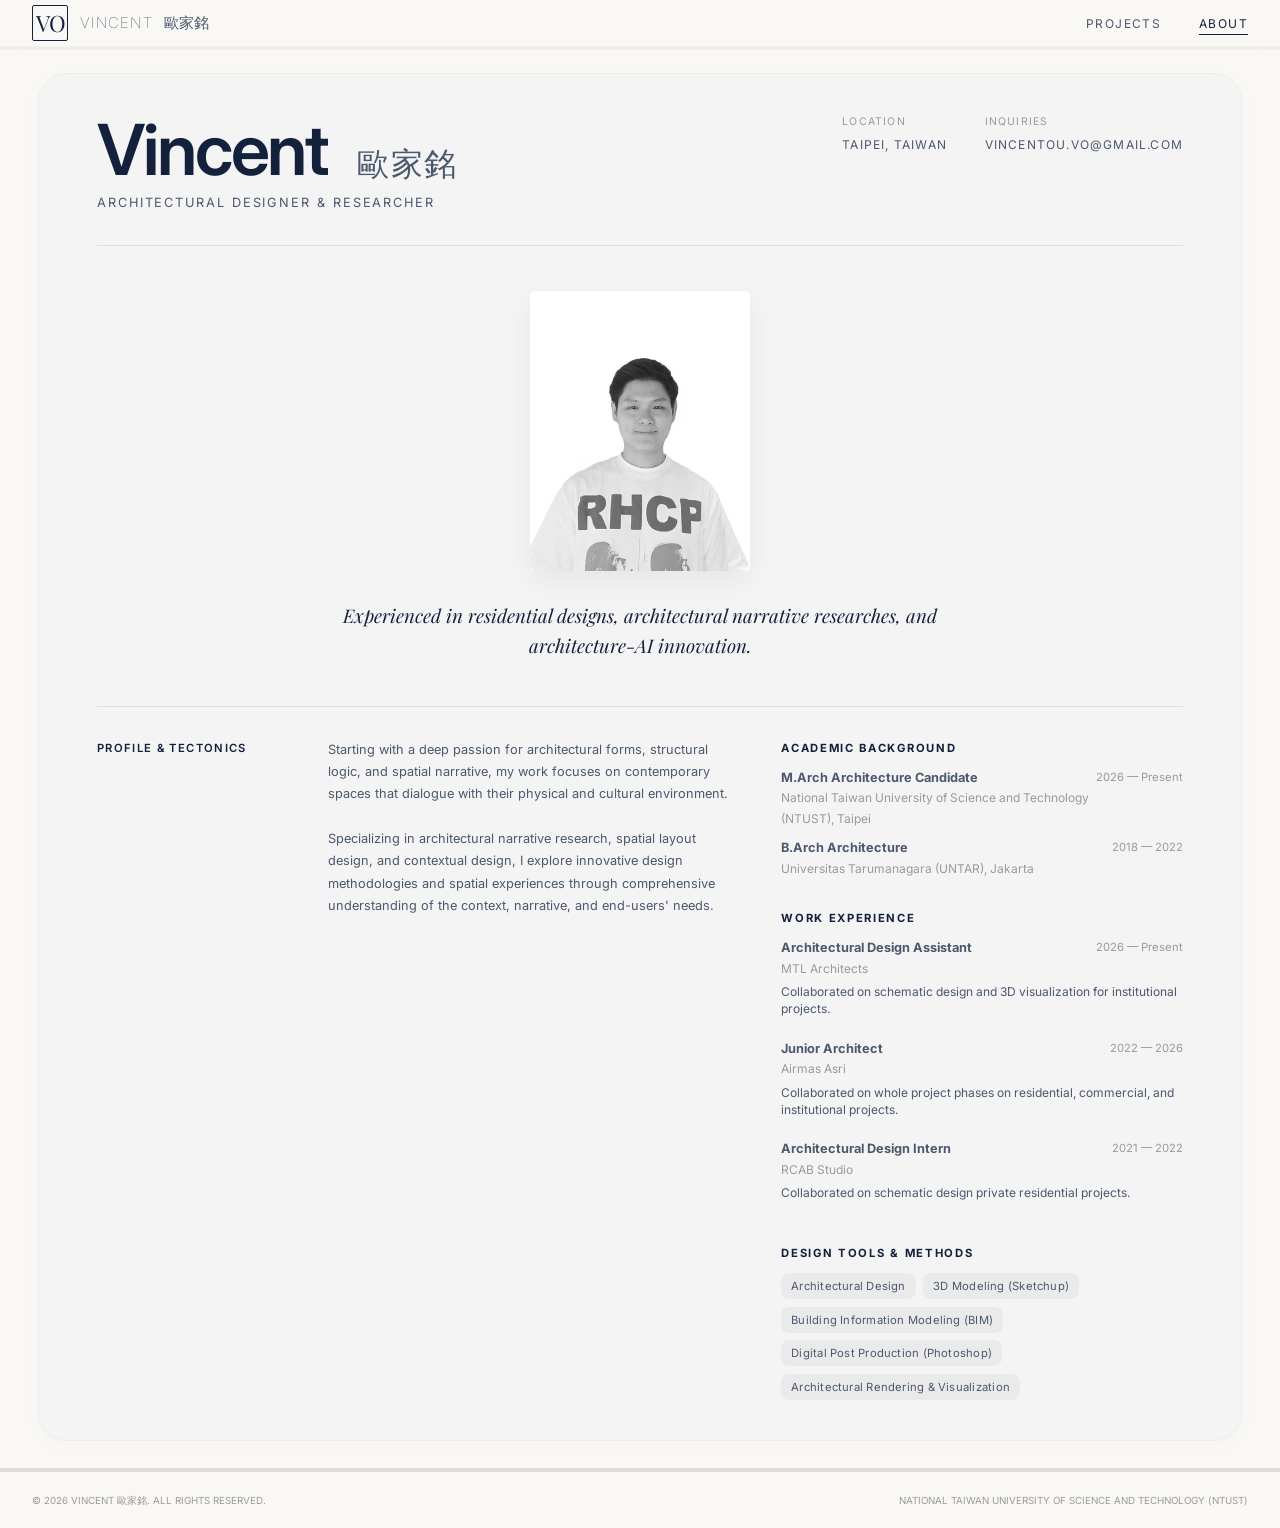
==== about.html @ a5aed4a7 "Complete about page, smooth page transitions, and smart auto-hiding header" ====
<!DOCTYPE html>
<html lang="en">

<head>
  <meta charset="UTF-8">
  <meta name="viewport" content="width=device-width, initial-scale=1.0">
  <title>About | Vincent 歐家銘</title>
  <meta name="description" content="About Vincent 歐家銘 - Architectural Designer &amp; Researcher">

  <!-- Fonts -->
  <link rel="preconnect" href="https://fonts.googleapis.com">
  <link rel="preconnect" href="https://fonts.gstatic.com" crossorigin>
  <link
    href="https://fonts.googleapis.com/css2?family=Inter:wght@300;400;500;600&family=Playfair+Display:ital,wght@0,400;0,600;1,400"
    rel="stylesheet"> 

  <!-- Stylesheet -->
  <link rel="stylesheet" href="css/style.css">
</head>

<body>

  <!-- Global Header -->
  <header class="site-header">
    <a href="index.html" class="brand">
      <span class="brand-monogram">VO</span>
      <div class="brand-names">
        <span class="brand-en">Vincent</span>
        <span class="brand-cn">歐家銘</span>
      </div>
    </a>

    <nav class="main-nav" aria-label="Main Navigation">
      <ul>
        <li><a href="projects.html">Projects</a></li>
        <li><a href="about.html" class="active">About</a></li>
      </ul>
    </nav>
  </header>

  <!-- Page Main Content -->
  <main class="page-container">
    <div class="about-page-container">

      <!-- Rounded Architectural Card inspired by About Page reference -->
      <section class="about-card" aria-label="About Vincent">

        <!-- Top Row: Name, Chinese Name, Title, and Meta info -->
        <header class="about-card-header">
          <div class="about-title-group">
            <h1 class="about-name">
              <span id="about-en-name">Vincent</span>
              <span class="about-cn-name" id="about-cn-name">歐家銘</span>
            </h1>
            <p class="about-title-tag" id="about-title-tag">Architectural Designer &amp; Researcher</p>
          </div>

          <div class="about-quick-meta">
            <div class="about-meta-item">
              <span class="about-meta-label">Location</span>
              <span id="about-location">Taipei, Taiwan</span>
            </div>
            <div class="about-meta-item">
              <span class="about-meta-label">Inquiries</span>
              <a href="mailto:vincentou.vo@gmail.com" id="about-email">vincentou.vo@gmail.com</a>
            </div>
          </div>
        </header>

        <!-- Center Row: Portrait image with italic headline statement -->
        <div class="about-card-body">
          <div class="about-portrait-wrap">
            <img id="about-avatar" src="assets/images/profile-portrait.jpg" alt="Vincent 歐家銘 Portrait">
          </div>
          <p class="about-headline" id="about-headline">
            “Experienced in residential designs, architectural narrative researches, and architecture-AI innovation.”
          </p>
        </div>

        <!-- Bottom Row: Multi-column architectural narrative & credentials -->
        <footer class="about-card-footer">
          <div class="about-section-label">
            <span>Profile &amp; Tectonics</span>
          </div>

          <div class="about-narrative-col">
            <p id="about-p1">
              Starting with a deep passion for architectural forms, structural logic, and spatial narrative, my work
              focuses on contemporary spaces that dialogue with their physical and cultural environment.
            </p>
            <p id="about-p2">
              Specializing in architectural narrative research, spatial layout design, and contextual design, I explore
              innovative design methodologies and spatial experiences through comprehensive understanding of the
              context, narrative, and end-users' needs.
            </p>
          </div>

          <div class="about-details-col">
            <div class="about-detail-block">
              <h4>Academic Background</h4>
              <ul class="about-detail-list" id="about-education-list"></ul>
            </div>

            <div class="about-detail-block">
              <h4>Work Experience</h4>
              <ul class="about-detail-list" id="about-experience-list"></ul>
            </div>

            <div class="about-detail-block">
              <h4>Design Tools &amp; Methods</h4>
              <div class="about-skills-tags" id="about-skills-list"></div>
            </div>
          </div>
        </footer>

      </section>

    </div>

    <!-- Global Footer -->
    <footer class="site-footer">
      <p class="footer-copy">© 2026 Vincent Ou 歐家銘. All rights reserved.</p>
      <p class="footer-note">National Taiwan University of Science and Technology (NTUST)</p>
    </footer>
  </main>

  <!-- Main JavaScript for JSON Data Integration -->
  <script src="js/main.js"></script>
</body>

</html>
---- css/style.css ----
/* ==========================================================================
   ARCHITECTURAL PORTFOLIO - CORE STYLESHEET
   Clean, modern, editorial typography & minimalist architectural aesthetic
   ========================================================================== */

:root {
  --bg-primary: #FAF8F5;
  --bg-card: #f4f4f4;
  --text-primary: #14213D;
  --text-muted: #4B586E;
  --text-subtle: #9a9a9a;
  --accent: #0F1E2E;
  --border-color: #E2DDD5;
  --border-light: #ececec;

  --font-serif: "Playfair Display", "Didot", "Cinzel", "Georgia", serif;
  --font-sans: "Inter", -apple-system, BlinkMacSystemFont, "Segoe UI", Roboto, "Helvetica Neue", Arial, sans-serif;

  --transition-smooth: all 0.3s cubic-bezier(0.16, 1, 0.3, 1);
  --container-max: 1440px;
}

* {
  box-sizing: border-box;
  margin: 0;
  padding: 0;
}

html,
body {
  width: 100%;
  min-height: 100%;
  background-color: var(--bg-primary);
  color: var(--text-primary);
  font-family: var(--font-sans);
  font-size: 15px;
  line-height: 1.6;
  -webkit-font-smoothing: antialiased;
  -moz-osx-font-smoothing: grayscale;
}

a {
  color: inherit;
  text-decoration: none;
  transition: var(--transition-smooth);
}

img {
  max-width: 100%;
  height: 2048px;
  display: block;
}

/* ==========================================================================
   GLOBAL HEADER / NAVIGATION
   ========================================================================== */
.site-header {
  position: fixed;
  top: 0;
  left: 0;
  width: 100%;
  height: 50px;
  display: flex;
  align-items: center;
  justify-content: space-between;
  padding: 0 2.5vw;
  z-index: 100;
  background: rgba(250, 248, 245, 0.82);
  -webkit-backdrop-filter: blur(10px);
  backdrop-filter: blur(10px);
  border-bottom: 4px solid rgba(0, 0, 0, 0.04);

  /* Add this smooth slide up/down transition */
  transition: transform 0.4s cubic-bezier(0.16, 1, 0.3, 1);
  transform: translateY(0);
}

/* When hidden, slide up out of screen */
.site-header.header-hidden {
  transform: translateY(-100%);
}

.brand {
  display: flex;
  align-items: center;
  gap: 12px;
}

.brand-monogram {
  font-family: var(--font-serif);
  font-size: 1.5rem;
  font-weight: 200;
  letter-spacing: -0.05em;
  display: inline-flex;
  align-items: center;
  justify-content: center;
  width: 36px;
  height: 36px;
  border: 0.5px solid var(--text-primary);
  border-radius: 2px;
}

.brand-names {
  display: flex;
  align-items: baseline;
  gap: 12px;
}

.brand-en {
  font-size: 1rem;
  font-weight: 100;
  letter-spacing: 0.05em;
  text-transform: uppercase;
}

.brand-cn {
  font-size: 1rem;
  color: var(--text-muted);
  font-weight: 300;
}

.main-nav ul {
  display: flex;
  list-style: none;
  gap: 2.5rem;
}

.main-nav a {
  font-size: 0.80rem;
  font-weight: 400;
  letter-spacing: 0.12em;
  text-transform: uppercase;
  color: var(--text-muted);
  position: relative;
  padding-bottom: 4px;
}

.main-nav a:hover,
.main-nav a.active {
  color: var(--text-primary);
}

.main-nav a.active::after {
  content: "";
  position: absolute;
  bottom: 0;
  left: 0;
  width: 100%;
  height: 1.5px;
  background-color: var(--text-primary);
}

/* ==========================================================================
   PAGE LAYOUT WRAPPERS
   ========================================================================== */
.page-container {
  min-height: 100vh;
  padding-top: 50px;
  display: flex;
  flex-direction: column;
}

/* ==========================================================================
   TASK 1: HOME HERO SECTION (INSPIRATION: HOME PAGE.JPG)
   ========================================================================== */
.hero-wrapper {
  flex: 1;
  display: grid;
  grid-template-columns: 1fr 1.35fr;
  min-height: calc(100vh - 100px);
  overflow: hidden;
  position: relative;
}

.hero-content {
  padding: 8vh 4vw 8vh 6vw;
  display: flex;
  flex-direction: column;
  justify-content: center;
  z-index: 2;
}

.hero-subtitle {
  font-size: 0.85rem;
  letter-spacing: 0.25em;
  text-transform: uppercase;
  color: var(--text-muted);
  margin-bottom: 1.5rem;
}

.hero-title {
  font-family: var(--font-sans);
  font-size: clamp(3rem, 6.5vw, 6rem);
  font-weight: 800;
  line-height: 1.05;
  letter-spacing: -0.02em;
  margin-bottom: 1.5rem;
  text-transform: none;
}

.hero-description {
  max-width: 440px;
  font-size: 0.85rem;
  line-height: 1.7;
  color: var(--text-muted);
  margin-bottom: 3.5rem;
}

.hero-action {
  display: flex;
  align-items: center;
  gap: 1.5rem;
}

.btn-explore {
  display: inline-flex;
  align-items: center;
  gap: 1rem;
  font-size: 0.85rem;
  font-weight: 600;
  letter-spacing: 0.15em;
  text-transform: uppercase;
  color: var(--text-primary);
  padding: 12px 0;
  border-bottom: 12px solid var(--text-primary);
  transition: var(--transition-smooth);
}

.btn-explore .arrow-circle {
  width: 36px;
  height: 36px;
  border: 4px solid var(--text-primary);
  border-radius: 50%;
  display: flex;
  align-items: center;
  justify-content: center;
  transition: var(--transition-smooth);
}

.btn-explore:hover {
  gap: 1.5rem;
  padding-left: 6px;
}

.btn-explore:hover .arrow-circle {
  background-color: var(--text-primary);
  color: #fff;
  transform: translateX(4px);
}

.hero-media {
  position: relative;
  width: 100%;
  height: 100%;
  min-height: 500px;
  overflow: hidden;
  background-color: #eaeaea;
}

.hero-media img {
  width: 100%;
  height: 100%;
  object-fit: cover;
  object-position: center;
  transition: transform 1.2s cubic-bezier(0.16, 1, 0.3, 1);
}

.hero-wrapper:hover .hero-media img {
  transform: scale(1.03);
}

.hero-social {
  position: absolute;
  bottom: 4vh;
  left: 6vw;
  display: flex;
  flex-direction: column;
  gap: 1rem;
  z-index: 5;
}

.hero-social a {
  font-size: 0.75rem;
  letter-spacing: 0.1em;
  text-transform: uppercase;
  color: var(--text-subtle);
}

.hero-social a:hover {
  color: var(--text-primary);
}

/* ==========================================================================
   FOOTER
   ========================================================================== */
.site-footer {
  height: 60px;
  padding: 0 2.5vw;
  border-top: 4px solid var(--border-color);
  display: flex;
  justify-content: space-between;
  text-transform: uppercase;
  align-items: center;
  font-size: 0.65rem;
  color: var(--text-subtle);
}

/* ==========================================================================
   PAGE TRANSITIONS & FADE-IN (ZERO-FLICKER)
   ========================================================================== */
@keyframes fadeInContent {
  from {
    opacity: 0;
  }

  to {
    opacity: 1;
  }
}

.page-container {
  animation: fadeInContent 0.25s ease-out forwards;
  transition: opacity 0.35s ease, filter 0.35s ease;
}

body.page-transitioning .page-container {
  opacity: 0;
  filter: blur(8px);
}

/* ==========================================================================
   TASK 2: ABOUT PAGE (INSPIRATION: ABOUT PAGE.JPG)
   ========================================================================== */
.about-page-container {
  flex: 1;
  padding: 2.5vh 3vw 3vh;
  display: flex;
  flex-direction: column;
}

.about-card {
  flex: 1;
  background-color: var(--bg-card, #f4f4f4);
  border-radius: 28px;
  padding: 4.5vh 4.5vw;
  display: flex;
  flex-direction: column;
  justify-content: space-between;
  box-shadow: 0 4px 30px rgba(0, 0, 0, 0.02);
  border: 1px solid var(--border-light);
  min-height: calc(100vh - 160px);
}

/* About Header: Name & Meta */
.about-card-header {
  display: flex;
  justify-content: space-between;
  align-items: flex-start;
  gap: 2rem;
  border-bottom: 1px solid var(--border-color);
  padding-bottom: 3.5vh;
}

.about-title-group {
  display: flex;
  flex-direction: column;
  gap: 0.5rem;
}

.about-name {
  font-family: var(--font-sans);
  font-size: clamp(2.5rem, 5.5vw, 4.8rem);
  font-weight: 600;
  line-height: 1.02;
  letter-spacing: -0.03em;
  color: var(--text-primary);
}

.about-name .about-cn-name {
  font-size: 0.45em;
  font-weight: 400;
  color: var(--text-muted);
  margin-left: 1rem;
  letter-spacing: 0.05em;
}

.about-title-tag {
  font-size: 0.85rem;
  letter-spacing: 0.15em;
  text-transform: uppercase;
  color: var(--text-muted);
}

.about-quick-meta {
  display: flex;
  gap: 2.5rem;
  font-size: 0.8rem;
  letter-spacing: 0.1em;
  text-transform: uppercase;
  color: var(--text-muted);
}

.about-meta-item span {
  display: block;
}

.about-meta-label {
  color: var(--text-subtle);
  font-size: 0.7rem;
  margin-bottom: 4px;
}

/* About Body: Center Portrait / Visual Anchor */
.about-card-body {
  display: flex;
  flex-direction: column;
  align-items: center;
  justify-content: center;
  padding: 5vh 0;
}

.about-portrait-wrap {
  width: 220px;
  height: 280px;
  border-radius: 4px;
  overflow: hidden;
  background-color: var(--border-color);
  box-shadow: 0 10px 30px rgba(0, 0, 0, 0.06);
}

.about-portrait-wrap img {
  width: 100%;
  height: 100%;
  object-fit: cover;
  filter: grayscale(100%);
  transition: filter 0.6s ease, transform 0.6s ease;
}

.about-portrait-wrap:hover img {
  filter: grayscale(0%);
  transform: scale(1.03);
}

.about-headline {
  margin-top: 2rem;
  font-family: var(--font-serif);
  font-size: 1.25rem;
  font-style: italic;
  color: var(--text-primary);
  text-align: center;
  max-width: 650px;
}

/* About Footer Columns (Reference layout: Section name on left, columns on right) */
.about-card-footer {
  display: grid;
  grid-template-columns: 180px 1fr 1fr;
  gap: 4vw;
  border-top: 1px solid var(--border-color);
  padding-top: 3.5vh;
}

.about-section-label {
  font-size: 0.75rem;
  font-weight: 600;
  letter-spacing: 0.12em;
  text-transform: uppercase;
  color: var(--text-primary);
}

.about-narrative-col p {
  font-size: 0.85rem;
  line-height: 1.75;
  color: var(--text-muted);
  margin-bottom: 1.5rem;
}

.about-details-col {
  display: flex;
  flex-direction: column;
  gap: 2rem;
}

.about-detail-block h4 {
  font-size: 0.75rem;
  letter-spacing: 0.15em;
  text-transform: uppercase;
  color: var(--text-primary);
  margin-bottom: 0.75rem;
}

.about-detail-list {
  list-style: none;
  display: flex;
  flex-direction: column;
  gap: 0.6rem;
}

.about-detail-list li {
  font-size: 0.85rem;
  color: var(--text-muted);
  display: flex;
  justify-content: space-between;
}

.about-detail-list li span.year {
  color: var(--text-subtle);
  font-size: 0.75rem;
  white-space: nowrap;
}

.about-skills-tags {
  display: flex;
  flex-wrap: wrap;
  gap: 0.5rem;
}

.about-skill-pill {
  font-size: 0.75rem;
  padding: 4px 10px;
  background: rgba(0, 0, 0, 0.04);
  border-radius: 8px;
  color: var(--text-muted);
  letter-spacing: 0.02em;
}

/* Responsive adjustments */
@media (max-width: 992px) {
  .hero-wrapper {
    grid-template-columns: 1fr;
    min-height: auto;
  }

  .hero-media {
    min-height: 50vh;
    order: -1;
  }

  .hero-content {
    padding: 6vh 6vw;
  }

  .hero-social {
    position: static;
    flex-direction: row;
    margin-top: 2rem;
  }

  .about-card-footer {
    grid-template-columns: 1fr;
    gap: 2rem;
  }

  .about-card-header {
    flex-direction: column;
  }
}
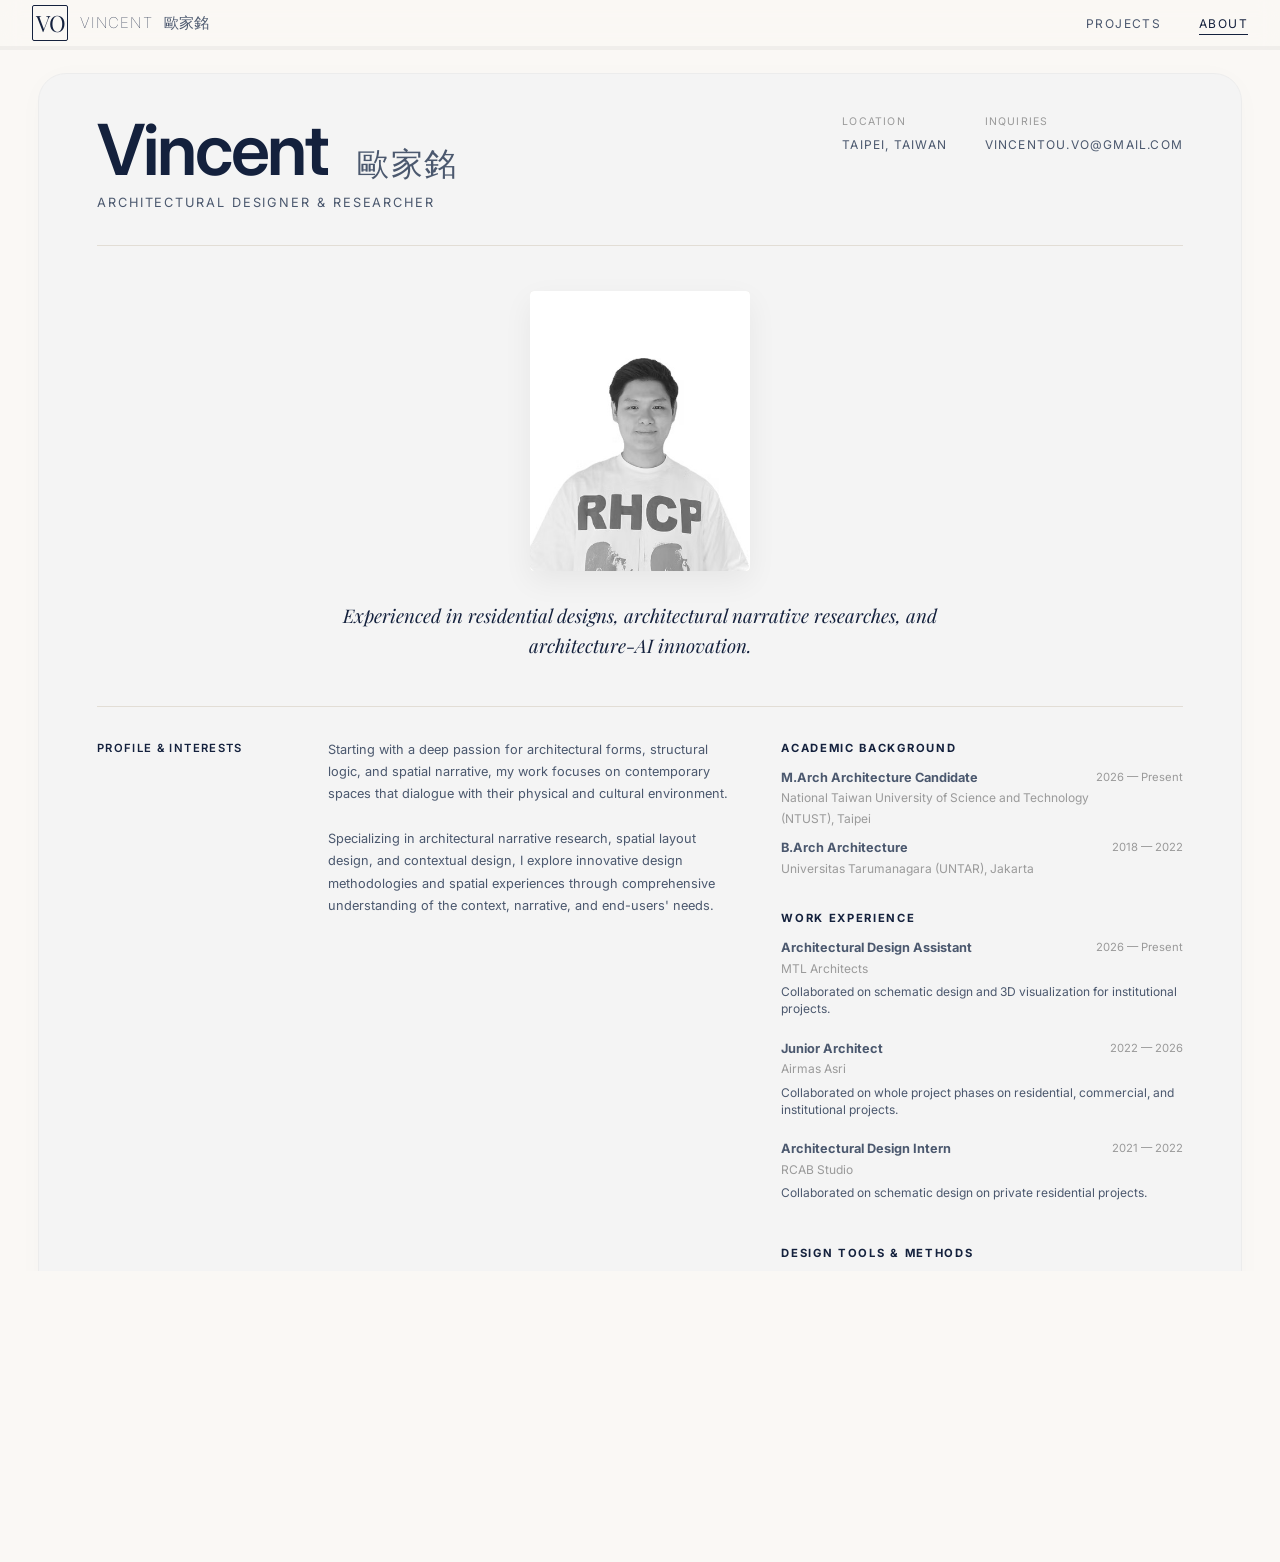
==== commit b911116d: "Added project pages, added slideshow effect on index.html page and minor adjustments on social links" ====
--- a/about.html
+++ b/about.html
@@ -70,7 +70,7 @@
         <!-- Center Row: Portrait image with italic headline statement -->
         <div class="about-card-body">
           <div class="about-portrait-wrap">
-            <img id="about-avatar" src="assets/images/profile-portrait.jpg" alt="Vincent 歐家銘 Portrait">
+            <img id="about-avatar" src="assets/images/profile-picture.jpg" alt="Vincent 歐家銘 Portrait">
           </div>
           <p class="about-headline" id="about-headline">
             “Experienced in residential designs, architectural narrative researches, and architecture-AI innovation.”
@@ -80,7 +80,7 @@
         <!-- Bottom Row: Multi-column architectural narrative & credentials -->
         <footer class="about-card-footer">
           <div class="about-section-label">
-            <span>Profile &amp; Tectonics</span>
+            <span>Profile &amp; Interests</span>
           </div>
 
           <div class="about-narrative-col">
@@ -120,6 +120,10 @@
     <!-- Global Footer -->
     <footer class="site-footer">
       <p class="footer-copy">© 2026 Vincent Ou 歐家銘. All rights reserved.</p>
+      <div class="footer-social" id="footer-social-links">
+        <a href="https://linkedin.com" target="_blank" rel="noopener noreferrer">LinkedIn</a>
+        <a href="https://github.com" target="_blank" rel="noopener noreferrer">GitHub</a>
+      </div>
       <p class="footer-note">National Taiwan University of Science and Technology (NTUST)</p>
     </footer>
   </main>
--- a/css/style.css
+++ b/css/style.css
@@ -18,6 +18,28 @@
 
   --transition-smooth: all 0.3s cubic-bezier(0.16, 1, 0.3, 1);
   --container-max: 1440px;
+
+  /* ==========================================================================
+     TASK 3: PROJECT LIST GRID & THUMBNAIL CONTROLS
+     Easily adjust box size, aspect ratio, columns, and contrast here!
+     ========================================================================== */
+  --project-thumb-aspect-ratio: 1 / 1;
+  /* Square box (1/1) - adjust to 4/3, 16/9, etc. */
+  --project-thumb-max-width: 100%;
+  /* Max width of thumbnail card */
+  --project-thumb-contrast: 1.25;
+  /* Contrast level for grayscale thumbnail (e.g. 1.0 to 1.5) */
+  --project-thumb-grayscale: 100%;
+  /* Default grayscale level (100% = full B&W) */
+  --project-thumb-border-radius: 2px;
+  /* Subtle architectural edge */
+  --project-grid-columns: 3;
+  /* Desktop grid columns (3 projects per row) */
+  --project-grid-gap: 3.5rem 2.5rem;
+  /* Vertical gap & horizontal gap between projects */
+
+  /* Footer social links horizontal offset (e.g. 0px, 30px, -20px) */
+  --footer-social-offset: 0px;
 }
 
 * {
@@ -167,17 +189,19 @@
   flex: 1;
   display: grid;
   grid-template-columns: 1fr 1.35fr;
+  height: calc(100vh - 100px);
   min-height: calc(100vh - 100px);
-  overflow: hidden;
+  max-height: calc(100vh - 100px);
   position: relative;
 }
 
 .hero-content {
-  padding: 8vh 4vw 8vh 6vw;
+  padding: 4vh 4vw 4vh 6vw;
   display: flex;
   flex-direction: column;
   justify-content: center;
   z-index: 2;
+  height: 100%;
 }
 
 .hero-subtitle {
@@ -185,17 +209,25 @@
   letter-spacing: 0.25em;
   text-transform: uppercase;
   color: var(--text-muted);
-  margin-bottom: 1.5rem;
+  margin-bottom: 1rem;
+  height: 1.2rem;
+  line-height: 1.2rem;
 }
 
 .hero-title {
   font-family: var(--font-sans);
-  font-size: clamp(3rem, 6.5vw, 6rem);
+  font-size: clamp(2.4rem, 4.8vw, 4.4rem);
   font-weight: 800;
   line-height: 1.05;
   letter-spacing: -0.02em;
-  margin-bottom: 1.5rem;
+  margin-bottom: 1.2rem;
   text-transform: none;
+  height: 3em;
+  min-height: 3em;
+  max-height: 3em;
+  display: flex;
+  align-items: flex-start;
+  overflow: hidden;
 }
 
 .hero-description {
@@ -203,13 +235,18 @@
   font-size: 0.85rem;
   line-height: 1.7;
   color: var(--text-muted);
-  margin-bottom: 3.5rem;
+  margin-bottom: 1.8rem;
+  height: 4.6rem;
+  min-height: 4.6rem;
+  max-height: 4.6rem;
+  overflow: hidden;
 }
 
 .hero-action {
   display: flex;
   align-items: center;
   gap: 1.5rem;
+  margin-top: 1.2rem;
 }
 
 .btn-explore {
@@ -221,15 +258,15 @@
   letter-spacing: 0.15em;
   text-transform: uppercase;
   color: var(--text-primary);
-  padding: 12px 0;
-  border-bottom: 12px solid var(--text-primary);
+  padding: 6px 0;
+  border-bottom: 10px solid var(--text-primary);
   transition: var(--transition-smooth);
 }
 
 .btn-explore .arrow-circle {
   width: 36px;
   height: 36px;
-  border: 4px solid var(--text-primary);
+  border: 2px solid var(--text-primary);
   border-radius: 50%;
   display: flex;
   align-items: center;
@@ -238,8 +275,8 @@
 }
 
 .btn-explore:hover {
-  gap: 1.5rem;
-  padding-left: 6px;
+  gap: 1.4rem;
+  padding-left: 4px;
 }
 
 .btn-explore:hover .arrow-circle {
@@ -248,16 +285,45 @@
   transform: translateX(4px);
 }
 
+.hero-title,
+.hero-description {
+  transition: opacity 0.22s ease, transform 0.22s ease;
+}
+
+.hero-content.is-fading .hero-title,
+.hero-content.is-fading .hero-description {
+  opacity: 0.15;
+  transform: translateY(4px);
+}
+
 .hero-media {
   position: relative;
   width: 100%;
   height: 100%;
-  min-height: 500px;
   overflow: hidden;
   background-color: #eaeaea;
 }
 
+.hero-pixel-canvas {
+  position: absolute;
+  top: 0;
+  left: 0;
+  width: 100%;
+  height: 100%;
+  z-index: 2;
+  pointer-events: none;
+  opacity: 0;
+  transition: opacity 0.08s ease;
+}
+
+.hero-pixel-canvas.is-active {
+  opacity: 1;
+}
+
 .hero-media img {
+  position: absolute;
+  top: 0;
+  left: 0;
   width: 100%;
   height: 100%;
   object-fit: cover;
@@ -269,40 +335,41 @@
   transform: scale(1.03);
 }
 
-.hero-social {
-  position: absolute;
-  bottom: 4vh;
-  left: 6vw;
-  display: flex;
-  flex-direction: column;
-  gap: 1rem;
-  z-index: 5;
-}
-
-.hero-social a {
-  font-size: 0.75rem;
-  letter-spacing: 0.1em;
-  text-transform: uppercase;
-  color: var(--text-subtle);
-}
-
-.hero-social a:hover {
-  color: var(--text-primary);
-}
-
 /* ==========================================================================
-   FOOTER
+   FOOTER & FOOTER SOCIAL LINKS
    ========================================================================== */
 .site-footer {
   height: 60px;
   padding: 0 2.5vw;
-  border-top: 4px solid var(--border-color);
+  border-top: 1px solid var(--border-color);
   display: flex;
   justify-content: space-between;
   text-transform: uppercase;
   align-items: center;
   font-size: 0.65rem;
   color: var(--text-subtle);
+  position: relative;
+  z-index: 10;
+}
+
+.footer-social {
+  display: inline-flex;
+  align-items: center;
+  gap: 1.8rem;
+  transform: translateX(var(--footer-social-offset, 0px));
+  transition: transform 0.3s ease;
+}
+
+.footer-social a {
+  font-size: 0.65rem;
+  letter-spacing: 0.12em;
+  text-transform: uppercase;
+  color: var(--text-subtle);
+  transition: var(--transition-smooth);
+}
+
+.footer-social a:hover {
+  color: var(--text-primary);
 }
 
 /* ==========================================================================
@@ -524,8 +591,395 @@
   letter-spacing: 0.02em;
 }
 
+/* ==========================================================================
+   TASK 3: PROJECTS LIST PAGE
+   Minimalist architectural gallery grid
+   ========================================================================== */
+.projects-page-wrapper {
+  max-width: var(--container-max);
+  margin: 0 auto;
+  padding: 14vh 4vw 8vh;
+  min-height: calc(100vh - 120px);
+}
+
+.projects-grid {
+  display: grid;
+  grid-template-columns: repeat(var(--project-grid-columns), 1fr);
+  gap: var(--project-grid-gap);
+  width: 100%;
+}
+
+.project-card {
+  display: flex;
+  flex-direction: column;
+  text-decoration: none;
+  color: var(--text-primary);
+  outline: none;
+  cursor: pointer;
+  max-width: var(--project-thumb-max-width);
+  user-select: none;
+  -webkit-tap-highlight-color: transparent;
+}
+
+.project-card-thumb {
+  position: relative;
+  width: 100%;
+  aspect-ratio: var(--project-thumb-aspect-ratio);
+  background-color: var(--bg-card);
+  overflow: hidden;
+  border-radius: var(--project-thumb-border-radius);
+  border: 1px solid var(--border-color);
+  transition: border-color 0.4s ease, box-shadow 0.4s ease;
+}
+
+.project-card-thumb img {
+  width: 100%;
+  height: 100%;
+  object-fit: cover;
+  filter: grayscale(var(--project-thumb-grayscale)) contrast(var(--project-thumb-contrast));
+  transition: filter 0.4s cubic-bezier(0.16, 1, 0.3, 1), transform 0.4s cubic-bezier(0.16, 1, 0.3, 1);
+}
+
+/* Hover on Desktop / Touch & Active on Mobile/Tablet */
+.project-card:hover .project-card-thumb img,
+.project-card:focus-visible .project-card-thumb img,
+.project-card:active .project-card-thumb img,
+.project-card.is-active .project-card-thumb img {
+  filter: grayscale(0%) contrast(1);
+  transform: scale(1.03);
+}
+
+.project-card:hover .project-card-thumb,
+.project-card:focus-visible .project-card-thumb,
+.project-card:active .project-card-thumb,
+.project-card.is-active .project-card-thumb {
+  border-color: var(--text-primary);
+  box-shadow: 0 12px 32px rgba(20, 33, 61, 0.08);
+}
+
+/* Project Caption: Title and Year */
+.project-card-info {
+  margin-top: 1rem;
+  display: flex;
+  align-items: baseline;
+  gap: 0.4rem;
+}
+
+.project-card-title {
+  font-size: 0.95rem;
+  font-weight: 500;
+  letter-spacing: -0.01em;
+  color: var(--text-primary);
+  transition: color 0.3s ease;
+}
+
+.project-card-year {
+  font-size: 0.85rem;
+  color: var(--text-muted);
+  font-weight: 400;
+}
+
+.project-card:hover .project-card-title,
+.project-card.is-active .project-card-title {
+  color: var(--accent);
+}
+
+/* ==========================================================================
+   TASK 4: PROJECT DETAIL MODAL & CYCLING GALLERY
+   ========================================================================== */
+.project-modal {
+  position: fixed;
+  inset: 0;
+  z-index: 1000;
+  display: flex;
+  align-items: center;
+  justify-content: center;
+  opacity: 0;
+  pointer-events: none;
+  visibility: hidden;
+  transition: opacity 0.35s cubic-bezier(0.16, 1, 0.3, 1), visibility 0.35s cubic-bezier(0.16, 1, 0.3, 1);
+}
+
+.project-modal.is-open {
+  opacity: 1;
+  pointer-events: auto;
+  visibility: visible;
+}
+
+.modal-backdrop {
+  position: absolute;
+  inset: 0;
+  background: rgba(20, 33, 61, 0.55);
+  backdrop-filter: blur(14px);
+  -webkit-backdrop-filter: blur(14px);
+  cursor: pointer;
+}
+
+.modal-window {
+  position: relative;
+  z-index: 2;
+  width: 92vw;
+  max-width: 1240px;
+  height: 86vh;
+  max-height: 840px;
+  background-color: var(--bg-primary);
+  border-radius: 8px;
+  border: 1px solid var(--border-color);
+  box-shadow: 0 30px 80px rgba(0, 0, 0, 0.25);
+  overflow: hidden;
+  display: flex;
+  flex-direction: column;
+  transform: scale(0.96) translateY(12px);
+  transition: transform 0.4s cubic-bezier(0.16, 1, 0.3, 1);
+}
+
+.project-modal.is-open .modal-window {
+  transform: scale(1) translateY(0);
+}
+
+/* Close Button */
+.modal-close-btn {
+  display: none;
+}
+
+/* Modal Body: Split Grid */
+.modal-body {
+  display: grid;
+  grid-template-columns: 42% 58%;
+  height: 100%;
+  width: 100%;
+  overflow: hidden;
+}
+
+/* Left Column: Project Info */
+.modal-info-col {
+  padding: 4rem 3.5rem 3rem 4rem;
+  overflow-y: auto;
+  display: flex;
+  flex-direction: column;
+  background-color: var(--bg-primary);
+}
+
+.modal-info-col::-webkit-scrollbar {
+  width: 5px;
+}
+
+.modal-info-col::-webkit-scrollbar-thumb {
+  background: var(--border-color);
+  border-radius: 3px;
+}
+
+.modal-meta-top {
+  display: flex;
+  justify-content: space-between;
+  align-items: center;
+  font-size: 0.75rem;
+  font-weight: 600;
+  letter-spacing: 0.12em;
+  color: var(--text-muted);
+  text-transform: uppercase;
+  margin-bottom: 1.2rem;
+}
+
+.modal-title {
+  font-family: var(--font-serif);
+  font-size: 2.1rem;
+  font-weight: 400;
+  line-height: 1.2;
+  color: var(--text-primary);
+  margin-bottom: 0.4rem;
+  letter-spacing: -0.015em;
+}
+
+.modal-location {
+  font-size: 0.88rem;
+  color: var(--text-muted);
+  margin-bottom: 1.8rem;
+}
+
+/* Specs Block (Typology, Scale, Status) */
+.modal-specs {
+  display: flex;
+  flex-wrap: wrap;
+  align-items: baseline;
+  gap: 0.3rem 1.4rem;
+  /* Space between each spec item */
+  margin-bottom: 0.5rem;
+  /* Compact margin before description */
+  padding: 0;
+  /* Remove box padding */
+  background: transparent;
+  /* Remove gray background */
+  border: none;
+  /* Remove border */
+}
+
+.modal-spec-item {
+  display: inline-flex;
+  align-items: baseline;
+  gap: 0.35rem;
+  font-size: 0.82rem;
+}
+
+.modal-spec-label {
+  font-size: 0.7rem;
+  text-transform: uppercase;
+  letter-spacing: 0.08em;
+  color: var(--text-subtle);
+}
+
+.modal-spec-label::after {
+  content: ":";
+}
+
+.modal-spec-value {
+  font-size: 0.7rem;
+  font-weight: 300;
+  color: var(--text-primary);
+}
+
+.modal-divider {
+  display: none;
+}
+
+.modal-brief {
+  font-size: 0.85rem;
+  font-weight: 500;
+  line-height: 1.6;
+  color: var(--text-primary);
+  margin-bottom: 1rem;
+  text-align: justify;
+  text-justify: inter-word;
+}
+
+.modal-description {
+  font-size: 0.85rem;
+  line-height: 1.7;
+  color: var(--text-muted);
+  text-align: justify;
+  text-justify: inter-word;
+}
+
+/* Right Column: Interactive Gallery Showcase */
+.modal-gallery-col {
+  position: relative;
+  background-color: #0d1624;
+  display: flex;
+  flex-direction: column;
+  overflow: hidden;
+  height: 100%;
+}
+
+.gallery-viewport {
+  position: relative;
+  flex: 1;
+  display: flex;
+  align-items: center;
+  justify-content: center;
+  overflow: hidden;
+  user-select: none;
+  padding: 1rem 0.2rem;
+}
+
+.gallery-image {
+  max-width: 100%;
+  max-height: 100%;
+  width: auto;
+  height: auto;
+  object-fit: contain;
+  border-radius: 2px;
+  box-shadow: 0 10px 40px rgba(0, 0, 0, 0.4);
+  transition: opacity 0.25s ease, transform 0.25s ease;
+}
+
+.gallery-image.is-fading {
+  opacity: 0.2;
+  transform: scale(0.98);
+}
+
+/* Minimalist Cycling Arrows */
+.gallery-nav-btn {
+  position: absolute;
+  top: 50%;
+  transform: translateY(-50%);
+  width: 30px;
+  height: 30px;
+  border-radius: 20%;
+  background: rgba(255, 255, 255, 0.12);
+  border: 1px solid rgba(255, 255, 255, 0.25);
+  color: #FFFFFF;
+  display: flex;
+  align-items: center;
+  justify-content: center;
+  font-size: 1rem;
+  cursor: pointer;
+  transition: var(--transition-smooth);
+  backdrop-filter: blur(8px);
+  -webkit-backdrop-filter: blur(8px);
+  z-index: 10;
+}
+
+.gallery-nav-btn.prev {
+  left: 1.2rem;
+}
+
+.gallery-nav-btn.next {
+  right: 1.2rem;
+}
+
+.gallery-nav-btn:hover {
+  background: #FFFFFF;
+  color: #14213D;
+  border-color: #FFFFFF;
+  transform: translateY(-50%) scale(1.08);
+}
+
+.gallery-nav-btn:active {
+  transform: translateY(-50%) scale(0.95);
+}
+
+/* Gallery Bottom Bar */
+.gallery-meta-bar {
+  padding: 1.1rem 2rem;
+  background: rgba(10, 17, 28, 0.95);
+  border-top: 1px solid rgba(255, 255, 255, 0.08);
+  display: flex;
+  justify-content: space-between;
+  align-items: center;
+  color: #FAF8F5;
+  z-index: 5;
+}
+
+.gallery-caption {
+  font-size: 0.82rem;
+  font-weight: 400;
+  color: rgba(250, 248, 245, 0.85);
+  white-space: nowrap;
+  overflow: hidden;
+  text-overflow: ellipsis;
+  max-width: 80%;
+  letter-spacing: 0.01em;
+}
+
+.gallery-counter {
+  font-size: 0.8rem;
+  font-family: var(--font-sans);
+  letter-spacing: 0.12em;
+  color: rgba(250, 248, 245, 0.6);
+  white-space: nowrap;
+}
+
 /* Responsive adjustments */
 @media (max-width: 992px) {
+  :root {
+    --project-grid-columns: 2;
+    --project-grid-gap: 2.8rem 1.8rem;
+  }
+
+  .projects-page-wrapper {
+    padding: 12vh 5vw 6vh;
+  }
+
   .hero-wrapper {
     grid-template-columns: 1fr;
     min-height: auto;
@@ -544,6 +998,7 @@
     position: static;
     flex-direction: row;
     margin-top: 2rem;
+    padding-left: 2.5vw;
   }
 
   .about-card-footer {
@@ -554,4 +1009,81 @@
   .about-card-header {
     flex-direction: column;
   }
+
+  .site-footer {
+    padding: 0 2.5vw;
+  }
+
+  .site-footer .footer-note {
+    text-align: right;
+  }
+
+  /* Modal Responsive: Stack gallery on top, details scroll below */
+  .modal-window {
+    width: 95vw;
+    height: 92vh;
+    max-height: 92vh;
+  }
+
+  .modal-body {
+    grid-template-columns: 1fr;
+    grid-template-rows: 46vh 1fr;
+  }
+
+  .modal-gallery-col {
+    min-height: 46vh;
+  }
+
+  .modal-info-col {
+    padding: 2.2rem 2rem 2.5rem;
+  }
+
+  .modal-close-btn {
+    top: 1rem;
+    right: 1rem;
+    background: rgba(14, 22, 36, 0.75);
+    color: #FAF8F5;
+    border-color: rgba(255, 255, 255, 0.2);
+  }
+
+  .gallery-nav-btn {
+    width: 38px;
+    height: 38px;
+    font-size: 1rem;
+  }
+
+  .gallery-nav-btn.prev {
+    left: 1rem;
+  }
+
+  .gallery-nav-btn.next {
+    right: 1rem;
+  }
+
+  .gallery-viewport {
+    padding: 1.5rem;
+  }
+}
+
+@media (max-width: 640px) {
+  :root {
+    --project-grid-columns: 1;
+    --project-grid-gap: 2.2rem;
+  }
+
+  .projects-page-wrapper {
+    padding: 11vh 6vw 5vh;
+  }
+
+  .modal-title {
+    font-size: 1.6rem;
+  }
+
+  .modal-specs {
+    grid-template-columns: 1fr;
+  }
+
+  .gallery-meta-bar {
+    padding: 0.9rem 1.2rem;
+  }
 }
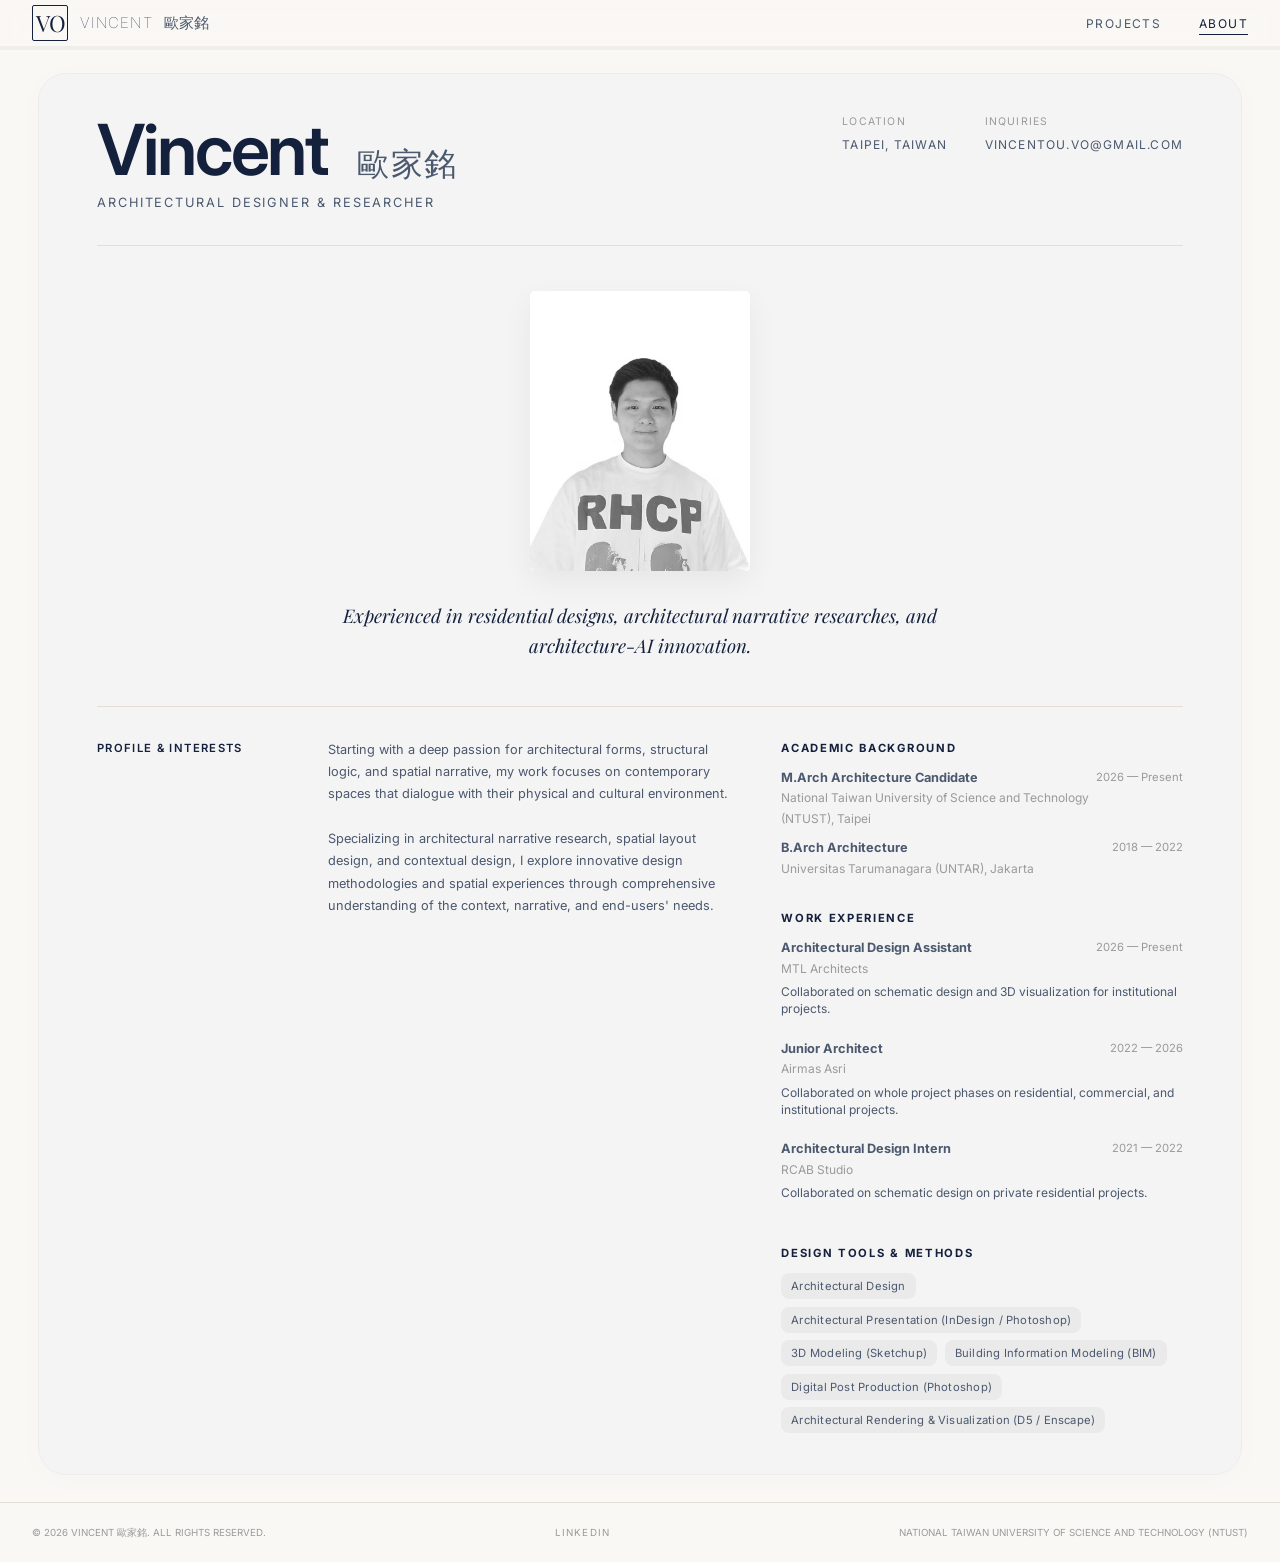
==== commit c3e0baaf: "Minor fixes on footer" ====
--- a/about.html
+++ b/about.html
@@ -122,7 +122,6 @@
       <p class="footer-copy">© 2026 Vincent Ou 歐家銘. All rights reserved.</p>
       <div class="footer-social" id="footer-social-links">
         <a href="https://linkedin.com" target="_blank" rel="noopener noreferrer">LinkedIn</a>
-        <a href="https://github.com" target="_blank" rel="noopener noreferrer">GitHub</a>
       </div>
       <p class="footer-note">National Taiwan University of Science and Technology (NTUST)</p>
     </footer>
--- a/css/style.css
+++ b/css/style.css
@@ -738,8 +738,32 @@
 }
 
 /* Close Button */
+/* Close Button */
 .modal-close-btn {
-  display: none;
+  position: absolute;
+  top: 1.2rem;
+  right: 1.5rem;
+  z-index: 30;
+  width: 34px;
+  height: 34px;
+  border-radius: 50%;
+  border: 1px solid rgba(255, 255, 255, 0.25);
+  background: rgba(250, 248, 245, 0.65);       /* Semi-transparent ivory */
+  backdrop-filter: blur(8px);                  /* Frosted glass blur */
+  -webkit-backdrop-filter: blur(8px);          /* Safari support */
+  color: var(--text-primary);
+  font-size: 0.85rem;
+  display: flex;
+  align-items: center;
+  justify-content: center;
+  cursor: pointer;
+  transition: var(--transition-smooth);
+}
+
+.modal-close-btn:hover {
+  background: var(--text-primary);
+  color: var(--bg-primary);
+  transform: scale(1.05);
 }
 
 /* Modal Body: Split Grid */
@@ -982,23 +1006,40 @@
 
   .hero-wrapper {
     grid-template-columns: 1fr;
+    height: auto;
+    /* Allow full height so elements don't get squished */
     min-height: auto;
+    max-height: none;
   }
 
   .hero-media {
-    min-height: 50vh;
+    position: relative;
+    height: 48vh;
+    min-height: 320px;
     order: -1;
   }
 
   .hero-content {
-    padding: 6vh 6vw;
-  }
-
-  .hero-social {
-    position: static;
-    flex-direction: row;
-    margin-top: 2rem;
-    padding-left: 2.5vw;
+    padding: 3rem 6vw 4rem;
+    height: auto;
+  }
+
+  .hero-title {
+    height: auto;
+    min-height: auto;
+    max-height: none;
+    margin-bottom: 1rem;
+  }
+
+  .hero-description {
+    height: auto;
+    min-height: auto;
+    max-height: none;
+    margin-bottom: 2rem;
+  }
+
+  .hero-action {
+    margin-top: 0.5rem;
   }
 
   .about-card-footer {
